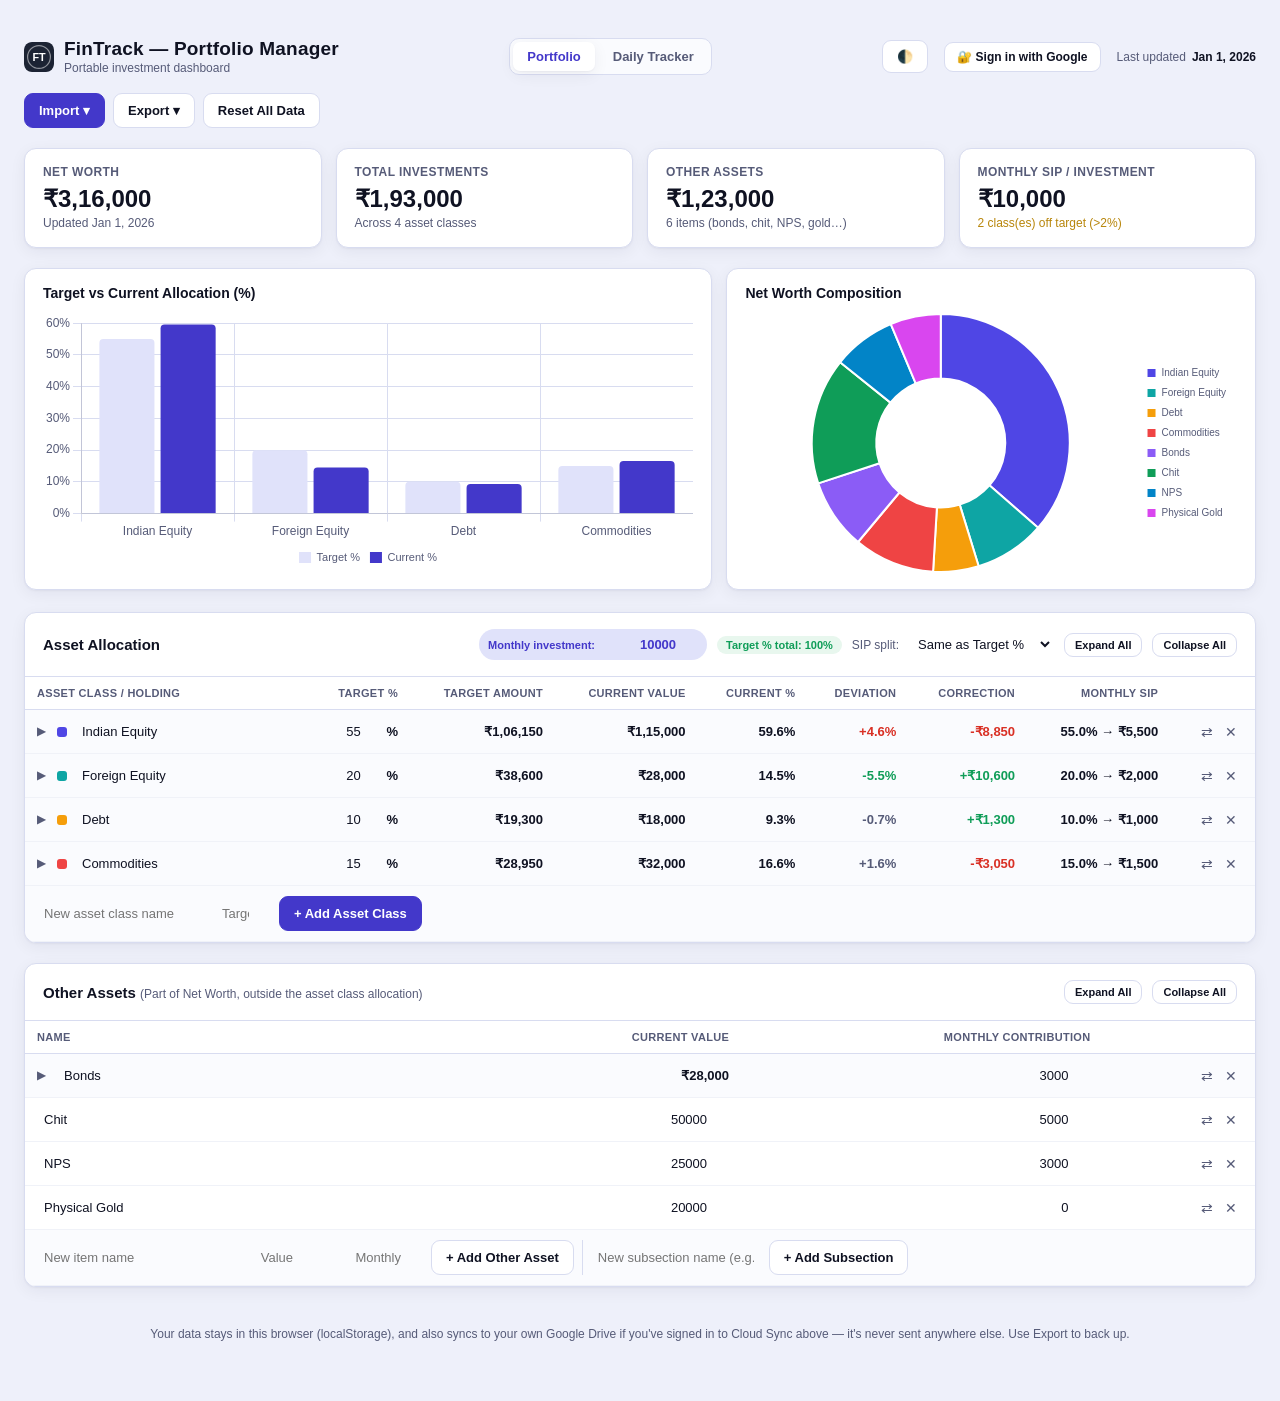
==== app/index.html @ d33d42ea "Consolidate Portfolio Manager toolbar into Import/Export dropdowns Same dropdown-menu pattern as the" ====
<!doctype html>
<html lang="en">
<head>
<meta charset="UTF-8">
<script>
  // Apply any saved theme choice before first paint, so there's no flash of the wrong theme.
  (function () {
    try {
      var t = localStorage.getItem("fintrack_theme");
      if (t === "light" || t === "dark") document.documentElement.setAttribute("data-theme", t);
    } catch (e) { /* localStorage unavailable (e.g. file://) — falls back to system preference */ }
  })();
</script>
<meta name="viewport" content="width=device-width, initial-scale=1.0">
<title>FinTrack — Portfolio Manager</title>
<link rel="icon" href="[data-uri]">
<link rel="apple-touch-icon" href="apple-touch-icon.png">
<link rel="manifest" href="manifest.json">
<meta name="theme-color" content="#4338ca" id="themeColorMeta">
<link rel="stylesheet" href="shared.css">
<style>
  /* Page-specific: CDSL statement sync modal (only this page has this feature) */
  .cdsl-modal{max-width:760px;max-height:85vh;display:flex;flex-direction:column;}
  #cdslModalBody{overflow-y:auto;flex:1;margin-top:6px;}
  .cdsl-section-title{font-size:12px;font-weight:700;text-transform:uppercase;letter-spacing:.4px;color:var(--muted);margin:16px 0 8px;}
  .cdsl-row{display:flex;align-items:center;gap:10px;padding:8px 4px;border-bottom:1px solid var(--row-line);font-size:13px;}
  .cdsl-row .cdsl-name{flex:1;min-width:0;}
  .cdsl-row .cdsl-name .primary{font-weight:600;overflow:hidden;text-overflow:ellipsis;white-space:nowrap;}
  .cdsl-row .cdsl-name .secondary{font-size:11px;color:var(--muted);overflow:hidden;text-overflow:ellipsis;white-space:nowrap;}
  .cdsl-row .cdsl-value{white-space:nowrap;font-variant-numeric:tabular-nums;text-align:right;min-width:150px;}
  .cdsl-row select, .cdsl-row input.cdsl-newclass{border:1px solid var(--border);border-radius:6px;padding:5px 6px;font-size:12px;font-family:inherit;}
  .cdsl-empty{color:var(--muted);font-size:13px;padding:10px 4px;}
  .cdsl-unchanged{font-size:12px;color:var(--muted);margin-top:10px;line-height:1.6;}
</style>
</head>
<body>
<div class="wrap">

  <header class="topbar">
    <div class="brand">
      <img class="logo" alt="" src="[data-uri]">
      <div>
        <h1>FinTrack — Portfolio Manager</h1>
        <div class="sub">Portable investment dashboard</div>
      </div>
    </div>
    <nav class="tabs">
      <a class="tab-link active" href="index.html">Portfolio</a>
      <a class="tab-link" href="tracker.html">Daily Tracker</a>
    </nav>
    <div class="header-right">
      <button class="btn theme-toggle" id="btnThemeToggle" title="Theme"></button>
      <div class="account-area" id="accountArea"></div>
      <div class="updated-field">
        Last updated <strong id="updatedDisplay"></strong>
      </div>
    </div>
  </header>

  <div class="toolbar">
    <div class="menu-wrap">
      <button class="btn primary" data-menu-toggle="importMenu">Import ▾</button>
      <div class="menu-dropdown" id="importMenu">
        <button class="menu-item" id="btnCdsl">Import from CDSL</button>
        <button class="menu-item" id="btnImport">Import CSV / Excel</button>
        <button class="menu-item" id="btnTemplate">Download Template</button>
        <button class="menu-item" id="btnSample">Load Sample Portfolio</button>
      </div>
    </div>
    <input type="file" id="fileInput" accept=".csv,.xlsx,.xls">
    <input type="file" id="cdslFileInput" accept=".csv,.txt">

    <div class="menu-wrap">
      <button class="btn" data-menu-toggle="exportMenu">Export ▾</button>
      <div class="menu-dropdown" id="exportMenu">
        <button class="menu-item" id="btnExportCsv">Export CSV</button>
        <button class="menu-item" id="btnExportXlsx">Export Excel</button>
      </div>
    </div>

    <button class="btn danger" id="btnReset">Reset All Data</button>
  </div>

  <div class="stats" id="statCards"></div>

  <div class="charts">
    <div class="chart-card">
      <h3>Target vs Current Allocation (%)</h3>
      <div class="canvas-box"><canvas id="chartAllocation"></canvas></div>
    </div>
    <div class="chart-card">
      <h3>Net Worth Composition</h3>
      <div class="canvas-box"><canvas id="chartNetWorth"></canvas></div>
    </div>
  </div>

  <div class="section">
    <div class="section-head">
      <h2>Asset Allocation</h2>
      <div style="display:flex;align-items:center;gap:10px;flex-wrap:wrap;">
        <span class="badge" id="monthlyInvestBadge"></span>
        <span class="badge" id="targetSumBadge"></span>
        <span class="badge" id="sipSumBadge" style="display:none;"></span>
        <label style="display:flex;align-items:center;gap:6px;font-size:12px;color:var(--muted);">
          SIP split:
          <select id="sipModeSelect" class="cell-input" style="width:auto;padding:5px 8px;" data-type="meta" data-field="sipMode">
            <option value="target">Same as Target %</option>
            <option value="deviation">Deviation-weighted</option>
            <option value="manual">Manual</option>
          </select>
        </label>
        <button class="btn" style="padding:5px 10px;font-size:11px;" data-action="expand-all-classes">Expand All</button>
        <button class="btn" style="padding:5px 10px;font-size:11px;" data-action="collapse-all-classes">Collapse All</button>
      </div>
    </div>
    <div class="table-scroll">
      <table id="allocationTable">
        <thead>
          <tr>
            <th class="left">Asset Class / Holding</th>
            <th>Target %</th>
            <th>Target Amount</th>
            <th>Current Value</th>
            <th>Current %</th>
            <th>Deviation</th>
            <th>Correction</th>
            <th>Monthly SIP</th>
            <th></th>
          </tr>
        </thead>
        <tbody id="allocationBody"></tbody>
      </table>
    </div>
  </div>

  <div class="section">
    <div class="section-head">
      <h2>Other Assets <span style="font-weight:400;color:var(--muted);font-size:12px;">(Part of Net Worth, outside the asset class allocation)</span></h2>
      <div style="display:flex;align-items:center;gap:10px;flex-wrap:wrap;">
        <button class="btn" style="padding:5px 10px;font-size:11px;" data-action="expand-all-other">Expand All</button>
        <button class="btn" style="padding:5px 10px;font-size:11px;" data-action="collapse-all-other">Collapse All</button>
      </div>
    </div>
    <div class="table-scroll">
      <table id="otherTable">
        <thead>
          <tr>
            <th class="left">Name</th>
            <th>Current Value</th>
            <th>Monthly Contribution</th>
            <th></th>
          </tr>
        </thead>
        <tbody id="otherBody"></tbody>
      </table>
    </div>
  </div>

  <footer>Your data stays in this browser (localStorage), and also syncs to your own Google Drive if you've signed in to Cloud Sync above — it's never sent anywhere else. Use Export to back up.</footer>
</div>

<div class="modal-backdrop" id="confirmBackdrop">
  <div class="modal">
    <h3 id="confirmTitle">Are you sure?</h3>
    <p id="confirmMsg"></p>
    <div class="modal-actions">
      <button class="btn" id="confirmCancel">Cancel</button>
      <button class="btn" id="confirmOk" style="color:#fff;">Confirm</button>
    </div>
  </div>
</div>

<div class="modal-backdrop" id="cdslBackdrop">
  <div class="modal cdsl-modal">
    <h3>Sync from CDSL Statement</h3>
    <p>Review the matches below, then apply. Only checked rows are changed — nothing is applied until you click Apply.</p>
    <div id="cdslModalBody"></div>
    <div class="modal-actions">
      <button class="btn" id="cdslCancel">Cancel</button>
      <button class="btn primary" id="cdslApply">Apply Selected</button>
    </div>
  </div>
</div>

<div class="toast" id="toast"></div>

<script src="lib/xlsx.full.min.js"></script>
<script src="lib/chart.umd.min.js"></script>
<script src="theme.js"></script>
<script src="app.js"></script>
<!-- Optional cloud sync: needs live internet access to Google, so it's the one thing in this
     app not vendored locally. If it fails to load (offline, blocked, or opened via file://),
     the app above already works fully offline on its own — this is purely additive. -->
<script src="https://accounts.google.com/gsi/client" async defer></script>
<script src="drive-sync.js"></script>
<script>
  if ("serviceWorker" in navigator && location.protocol !== "file:") {
    navigator.serviceWorker.register("sw.js").catch(() => {});
  }
</script>
</body>
</html>
---- app/shared.css ----
/* FinTrack — shared theme tokens and reusable component styles.
   Linked by every page (index.html, tracker.html). Page-specific styles (e.g. index.html's
   CDSL-sync-modal rules) stay inline in that page instead of living here. */

:root{
  color-scheme:light;
  --bg:#eef0fa; --card:#ffffff; --border:#d8dcf0; --text:#0f1222; --muted:#565b78;
  --primary:#4338ca; --primary-dark:#372f9e; --primary-light:#e0e2fa;
  --chart-target:#e0e2fa;
  --green:#0f9d58; --green-bg:#e8f7ee; --red:#d93025; --red-bg:#fdecea;
  --amber:#b8860b; --amber-bg:#fdf6e3; --blue:#0ea5e9; --blue-bg:#e5f6fd;
  --row-line:#f0f2f8; --row-tint:#fafbfe;
  --shadow:0 1px 2px rgba(20,20,43,.04), 0 4px 16px rgba(20,20,43,.06);
  --radius:12px;
}
@media (prefers-color-scheme: dark){
  :root{
    color-scheme:dark;
    --bg:#090a12; --card:#13141f; --border:#22243a; --text:#f3f4fc; --muted:#8c8fb0;
    --primary:#9089f5; --primary-dark:#7c74f0; --primary-light:#1c1a33;
    --chart-target:#4a4488;
    --green:#3ddc84; --green-bg:#14301f; --red:#ff6b6b; --red-bg:#3a1f22;
    --amber:#f0c419; --amber-bg:#3a2f12; --blue:#38bdf8; --blue-bg:#132a38;
    --row-line:#1f2233; --row-tint:#181a28;
    --shadow:0 1px 2px rgba(0,0,0,.5), 0 4px 16px rgba(0,0,0,.35);
  }
}
:root[data-theme="dark"]{
  color-scheme:dark;
  --bg:#090a12; --card:#13141f; --border:#22243a; --text:#f3f4fc; --muted:#8c8fb0;
  --primary:#9089f5; --primary-dark:#7c74f0; --primary-light:#1c1a33;
  --chart-target:#4a4488;
  --green:#3ddc84; --green-bg:#14301f; --red:#ff6b6b; --red-bg:#3a1f22;
  --amber:#f0c419; --amber-bg:#3a2f12; --blue:#38bdf8; --blue-bg:#132a38;
  --row-line:#1f2233; --row-tint:#181a28;
  --shadow:0 1px 2px rgba(0,0,0,.5), 0 4px 16px rgba(0,0,0,.35);
}
:root[data-theme="light"]{
  color-scheme:light;
  --bg:#eef0fa; --card:#ffffff; --border:#d8dcf0; --text:#0f1222; --muted:#565b78;
  --primary:#4338ca; --primary-dark:#372f9e; --primary-light:#e0e2fa;
  --chart-target:#e0e2fa;
  --green:#0f9d58; --green-bg:#e8f7ee; --red:#d93025; --red-bg:#fdecea;
  --amber:#b8860b; --amber-bg:#fdf6e3; --blue:#0ea5e9; --blue-bg:#e5f6fd;
  --row-line:#f0f2f8; --row-tint:#fafbfe;
  --shadow:0 1px 2px rgba(20,20,43,.04), 0 4px 16px rgba(20,20,43,.06);
}
*{box-sizing:border-box;}
body{margin:0;font-family:-apple-system,BlinkMacSystemFont,"Segoe UI",Roboto,Helvetica,Arial,sans-serif;background:var(--bg);color:var(--text);accent-color:var(--primary);}
a{color:var(--primary);}
.wrap{max-width:1280px;margin:0 auto;padding:20px 24px 60px;}

/* Header */
header.topbar{display:flex;align-items:center;justify-content:space-between;flex-wrap:wrap;gap:16px;padding:18px 0;}
.brand{display:flex;align-items:center;gap:10px;}
.brand .logo{width:30px;height:30px;border-radius:8px;flex-shrink:0;display:block;}
.brand h1{font-size:19px;margin:0;font-weight:700;letter-spacing:.2px;}
.brand .sub{font-size:12px;color:var(--muted);margin-top:1px;}
.updated-field{display:flex;align-items:center;gap:6px;font-size:12px;color:var(--muted);}
.updated-field strong{color:var(--text);font-weight:600;}
.header-right{display:flex;align-items:center;gap:16px;flex-wrap:wrap;}
.theme-toggle{padding:7px 10px;font-size:14px;line-height:1;}
.account-area{display:flex;align-items:center;gap:8px;}
.account-area .btn{padding:7px 12px;font-size:12px;}
.account-area .btn:disabled{opacity:.55;cursor:not-allowed;}
.account-area .badge{font-size:11px;}

/* Tab nav */
.tabs{display:flex;align-items:center;gap:4px;background:var(--row-tint);border:1px solid var(--border);border-radius:10px;padding:3px;}
.tab-link{font-size:13px;font-weight:600;padding:7px 14px;border-radius:7px;color:var(--muted);text-decoration:none;}
.tab-link:hover{color:var(--text);}
.tab-link.active{background:var(--card);color:var(--primary);box-shadow:var(--shadow);}

/* Toolbar */
.toolbar{display:flex;flex-wrap:wrap;gap:8px;margin-bottom:20px;}
.btn{appearance:none;border:1px solid var(--border);background:var(--card);color:var(--text);padding:9px 14px;border-radius:9px;font-size:13px;font-weight:600;cursor:pointer;display:inline-flex;align-items:center;gap:6px;transition:.15s;}
.btn:hover{border-color:var(--primary);color:var(--primary);}
.btn.primary{background:var(--primary);border-color:var(--primary);color:#fff;}
.btn.primary:hover{background:var(--primary-dark);border-color:var(--primary-dark);color:#fff;}
.btn.danger:hover{border-color:var(--red);color:var(--red);}
/* Bright, distinct accent for a single button that should stand out from the rest of the
   toolbar (e.g. Overview) — deliberately not reusing .primary's indigo, which already means
   "the main action" elsewhere (Import). Dark text throughout since --amber swings from a deep
   gold in light mode to a near-yellow in dark mode — white text would fail contrast on the latter. */
.btn.accent{background:var(--amber);border-color:var(--amber);color:#1c2333;}
.btn.accent:hover{background:var(--amber);border-color:var(--amber);color:#1c2333;opacity:.85;}
.btn:disabled{opacity:.5;cursor:not-allowed;}
input[type=file]{display:none;}

/* Toolbar dropdown menus (Import / Export / Manage) — a toggle .btn paired with an absolutely
   positioned panel of .menu-item buttons, shown/hidden via .show and closed by the app's
   document-level "click outside" listener. */
.menu-wrap{position:relative;display:inline-block;}
.menu-dropdown{position:absolute;top:calc(100% + 6px);left:0;min-width:200px;background:var(--card);border:1px solid var(--border);border-radius:9px;box-shadow:var(--shadow);padding:4px;display:none;z-index:45;}
.menu-dropdown.show{display:block;}
.menu-item{display:block;width:100%;text-align:left;background:transparent;border:none;padding:8px 10px;font-size:13px;font-weight:500;color:var(--text);border-radius:6px;cursor:pointer;white-space:nowrap;}
.menu-item:hover{background:var(--row-tint);color:var(--primary);}

/* Stat cards */
.stats{display:grid;grid-template-columns:repeat(auto-fit,minmax(200px,1fr));gap:14px;margin-bottom:20px;}
.stat-card{background:var(--card);border:1px solid var(--border);border-radius:var(--radius);padding:16px 18px;box-shadow:var(--shadow);}
.stat-card .label{font-size:12px;color:var(--muted);font-weight:600;text-transform:uppercase;letter-spacing:.4px;}
.stat-card .value{font-size:24px;font-weight:700;margin-top:6px;}
.stat-card .hint{font-size:12px;color:var(--muted);margin-top:4px;}
.stat-card .hint.warn{color:var(--amber);}
.stat-card .hint.ok{color:var(--green);}

/* Charts */
.charts{display:grid;grid-template-columns:1.3fr 1fr;gap:14px;margin-bottom:22px;}
@media (max-width:900px){.charts{grid-template-columns:1fr;}}
.chart-card{background:var(--card);border:1px solid var(--border);border-radius:var(--radius);padding:16px 18px;box-shadow:var(--shadow);}
.chart-card h3{margin:0 0 12px;font-size:14px;font-weight:700;}
.chart-card .canvas-box{position:relative;height:260px;}

/* Sections */
.section{background:var(--card);border:1px solid var(--border);border-radius:var(--radius);box-shadow:var(--shadow);margin-bottom:20px;overflow:hidden;}
.section-head{display:flex;align-items:center;justify-content:space-between;padding:16px 18px;border-bottom:1px solid var(--border);flex-wrap:wrap;gap:8px;}
.section-head h2{margin:0;font-size:15px;font-weight:700;}
.badge{font-size:11px;font-weight:700;padding:3px 9px;border-radius:20px;background:var(--primary-light);color:var(--primary);}
.badge.warn{background:var(--amber-bg);color:var(--amber);}
.badge.ok{background:var(--green-bg);color:var(--green);}

table{width:100%;border-collapse:collapse;font-size:13px;}
thead th{text-align:right;font-size:11px;text-transform:uppercase;letter-spacing:.3px;color:var(--muted);font-weight:700;padding:10px 12px;border-bottom:1px solid var(--border);white-space:nowrap;}
thead th:first-child, thead th.left{text-align:left;}
tbody td{padding:9px 12px;border-bottom:1px solid var(--row-line);text-align:right;white-space:nowrap;}
tbody td:first-child, tbody td.left{text-align:left;white-space:normal;}
tbody tr:hover{background:var(--row-tint);}
tbody tr.class-row{cursor:pointer;font-weight:600;background:var(--row-tint);}
tbody tr.class-row:hover{background:var(--primary-light);}
tbody tr.holding-row td{color:var(--muted);}
tbody tr.holding-row td.left{color:var(--text);padding-left:30px;}
tbody tr.add-row td{padding:10px 12px;background:var(--row-tint);}

.name-cell{display:flex;align-items:center;gap:8px;}
.chevron{display:inline-block;transition:transform .15s;color:var(--muted);font-size:11px;width:12px;}
.chevron.open{transform:rotate(90deg);}
.swatch{width:10px;height:10px;border-radius:3px;flex-shrink:0;}

.cell-input{width:80px;border:1px solid transparent;background:transparent;text-align:right;font-size:13px;font-family:inherit;color:var(--text);border-radius:5px;padding:4px 6px;}
.cell-input:hover{border-color:var(--border);}
.cell-input:focus{border-color:var(--primary);background:var(--card);outline:none;}
.cell-input.name-input{width:170px;text-align:left;font-weight:500;}
.cell-input.small{width:56px;}
/* For currency/amount fields specifically — .small (56px) visibly truncates anything past
   ~4 digits, which real amounts (salaries, EMIs, etc.) routinely exceed. */
.cell-input.amount{width:100px;}
select.cell-input{text-align:left;cursor:pointer;}

.pos{color:var(--red);} .neg{color:var(--green);} .neu{color:var(--muted);}
.icon-btn{border:none;background:transparent;color:var(--muted);cursor:pointer;font-size:14px;padding:4px 6px;border-radius:6px;line-height:1;}
.icon-btn:hover{background:var(--red-bg);color:var(--red);}
.icon-btn.move-btn:hover{background:var(--primary-light);color:var(--primary);}

.empty-msg{padding:30px;text-align:center;color:var(--muted);font-size:13px;}
.table-scroll{overflow-x:auto;}
footer{text-align:center;color:var(--muted);font-size:12px;padding:20px 0 0;}

.modal-backdrop{position:fixed;inset:0;background:rgba(20,20,43,.45);display:none;align-items:center;justify-content:center;z-index:50;}
.modal-backdrop.show{display:flex;}
/* confirmDialog() can be triggered from inside another open modal (e.g. deleting a category
   from the Manage Categories modal) — it must always paint above any other modal-backdrop,
   not just whichever happens to come later in the DOM (same z-index would fall back to DOM
   order, which put it visually behind modals declared after it in the HTML). */
#confirmBackdrop{z-index:70;}
.modal{background:var(--card);border-radius:var(--radius);padding:22px 24px;max-width:480px;width:90%;box-shadow:var(--shadow);}
.modal h3{margin:0 0 8px;font-size:16px;}
.modal p{font-size:13px;color:var(--muted);line-height:1.5;}
.modal .modal-actions{display:flex;justify-content:flex-end;gap:8px;margin-top:16px;}

.toast{position:fixed;bottom:20px;left:50%;transform:translateX(-50%);background:#1c2333;color:#fff;padding:10px 18px;border-radius:9px;font-size:13px;box-shadow:var(--shadow);opacity:0;pointer-events:none;transition:opacity .2s, transform .2s;z-index:60;}
.toast.show{opacity:1;transform:translateX(-50%) translateY(-6px);}
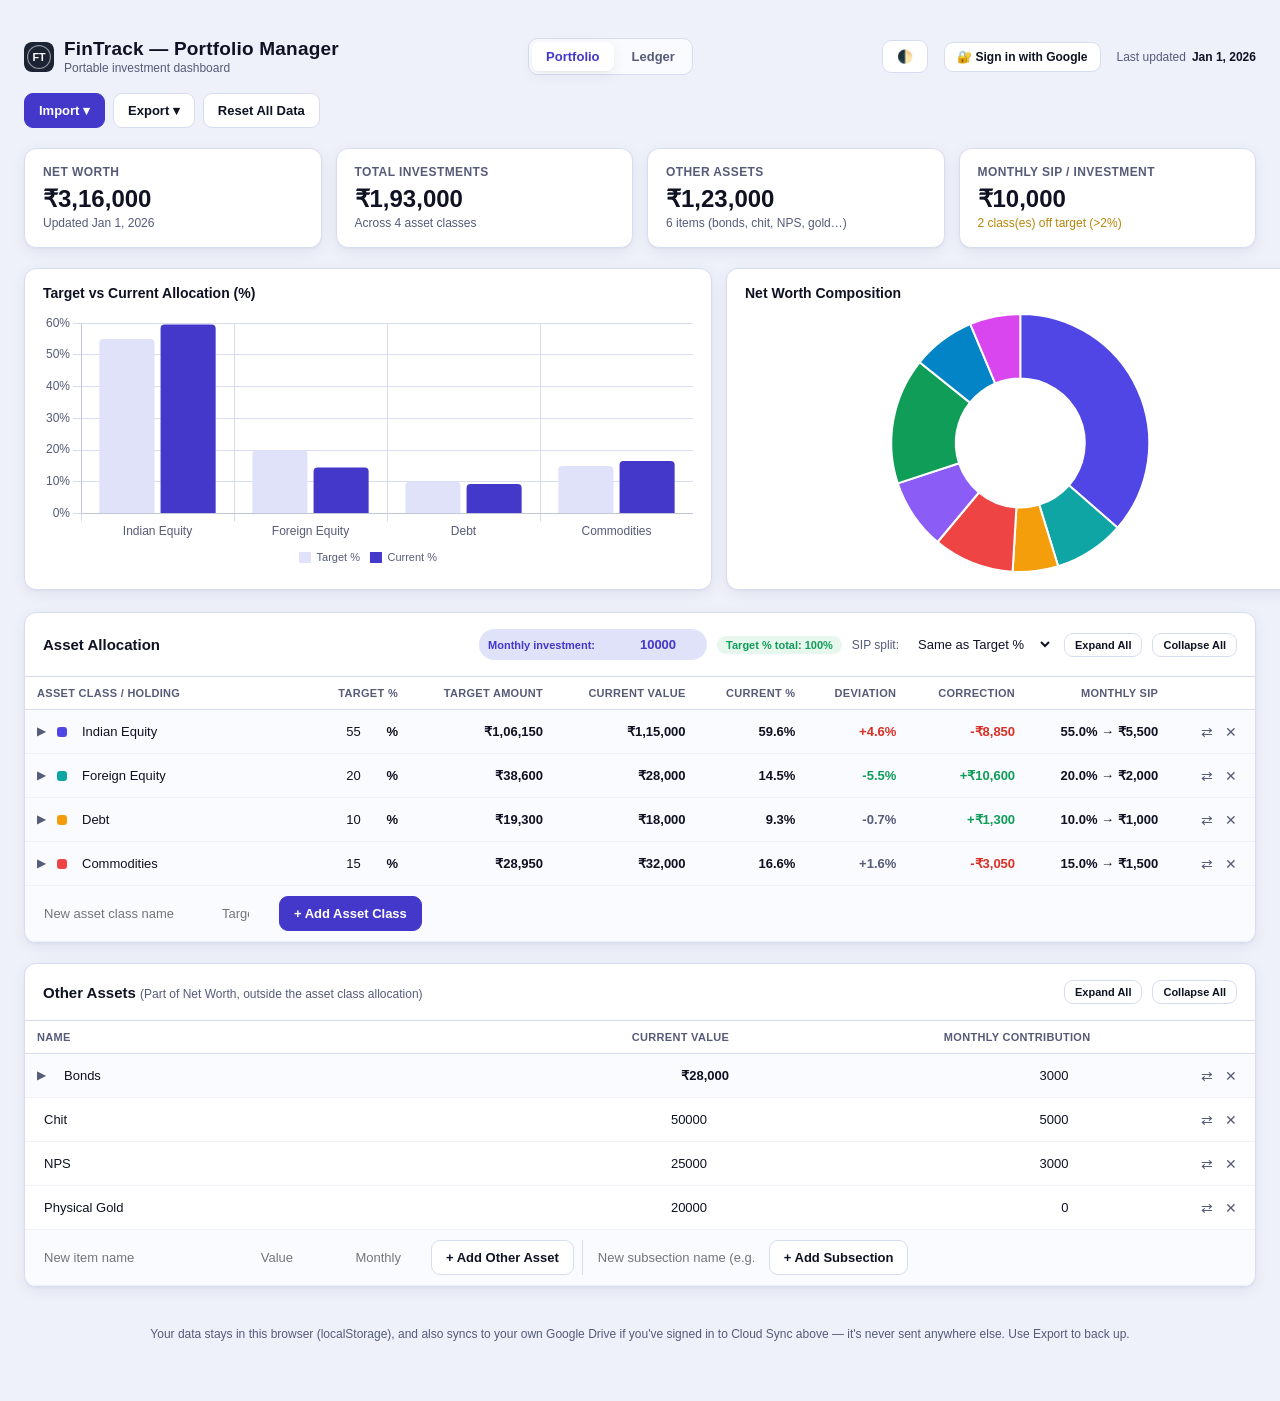
==== commit 0c4c8f21: "Rename Daily Tracker to Ledger, refresh descriptions to match current design Renamed everywhere user" ====
--- a/app/index.html
+++ b/app/index.html
@@ -46,7 +46,7 @@
     </div>
     <nav class="tabs">
       <a class="tab-link active" href="index.html">Portfolio</a>
-      <a class="tab-link" href="tracker.html">Daily Tracker</a>
+      <a class="tab-link" href="tracker.html">Ledger</a>
     </nav>
     <div class="header-right">
       <button class="btn theme-toggle" id="btnThemeToggle" title="Theme"></button>
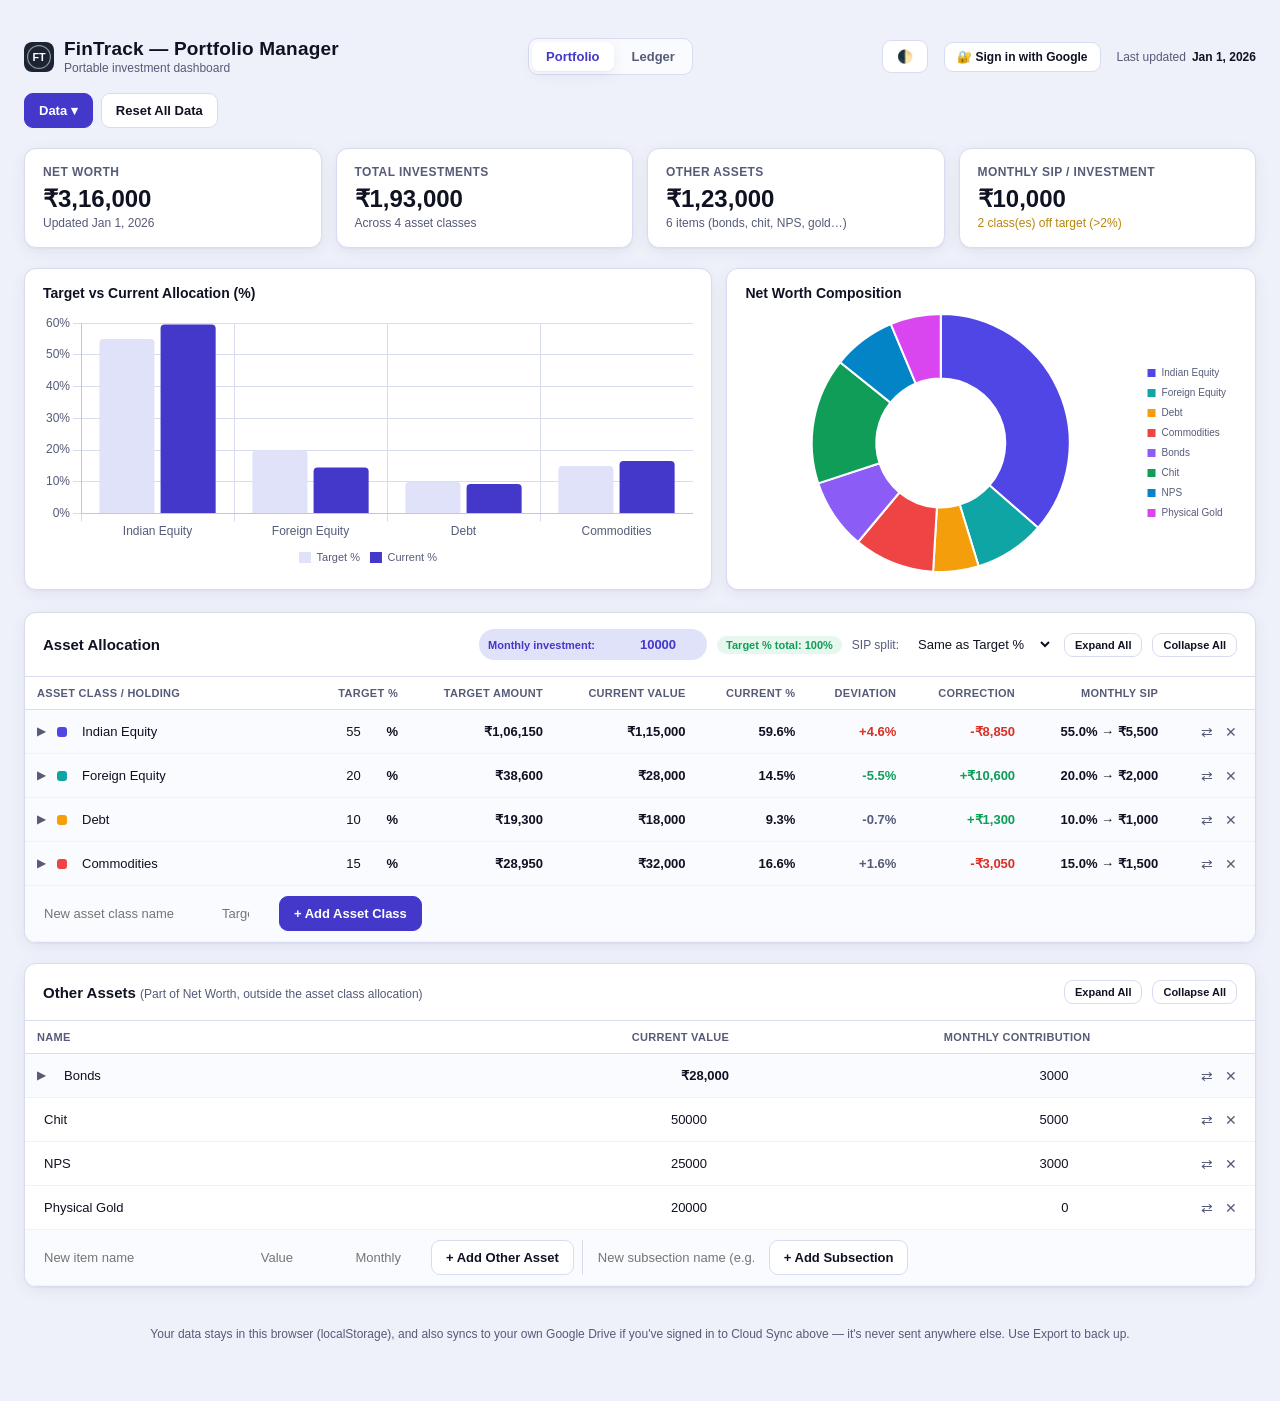
==== commit 3ae4cd02: "Add automatic mobile layout, merge Import/Export into Data menu, move add-transaction to a modal Mob" ====
--- a/app/index.html
+++ b/app/index.html
@@ -59,24 +59,19 @@
 
   <div class="toolbar">
     <div class="menu-wrap">
-      <button class="btn primary" data-menu-toggle="importMenu">Import ▾</button>
-      <div class="menu-dropdown" id="importMenu">
+      <button class="btn primary" data-menu-toggle="dataMenu">Data ▾</button>
+      <div class="menu-dropdown" id="dataMenu">
         <button class="menu-item" id="btnCdsl">Import from CDSL</button>
         <button class="menu-item" id="btnImport">Import CSV / Excel</button>
         <button class="menu-item" id="btnTemplate">Download Template</button>
         <button class="menu-item" id="btnSample">Load Sample Portfolio</button>
+        <div class="menu-divider"></div>
+        <button class="menu-item" id="btnExportCsv">Export CSV</button>
+        <button class="menu-item" id="btnExportXlsx">Export Excel</button>
       </div>
     </div>
     <input type="file" id="fileInput" accept=".csv,.xlsx,.xls">
     <input type="file" id="cdslFileInput" accept=".csv,.txt">
-
-    <div class="menu-wrap">
-      <button class="btn" data-menu-toggle="exportMenu">Export ▾</button>
-      <div class="menu-dropdown" id="exportMenu">
-        <button class="menu-item" id="btnExportCsv">Export CSV</button>
-        <button class="menu-item" id="btnExportXlsx">Export Excel</button>
-      </div>
-    </div>
 
     <button class="btn danger" id="btnReset">Reset All Data</button>
   </div>
--- a/app/shared.css
+++ b/app/shared.css
@@ -95,6 +95,7 @@
 .menu-dropdown.show{display:block;}
 .menu-item{display:block;width:100%;text-align:left;background:transparent;border:none;padding:8px 10px;font-size:13px;font-weight:500;color:var(--text);border-radius:6px;cursor:pointer;white-space:nowrap;}
 .menu-item:hover{background:var(--row-tint);color:var(--primary);}
+.menu-divider{height:1px;background:var(--border);margin:4px 6px;}
 
 /* Stat cards */
 .stats{display:grid;grid-template-columns:repeat(auto-fit,minmax(200px,1fr));gap:14px;margin-bottom:20px;}
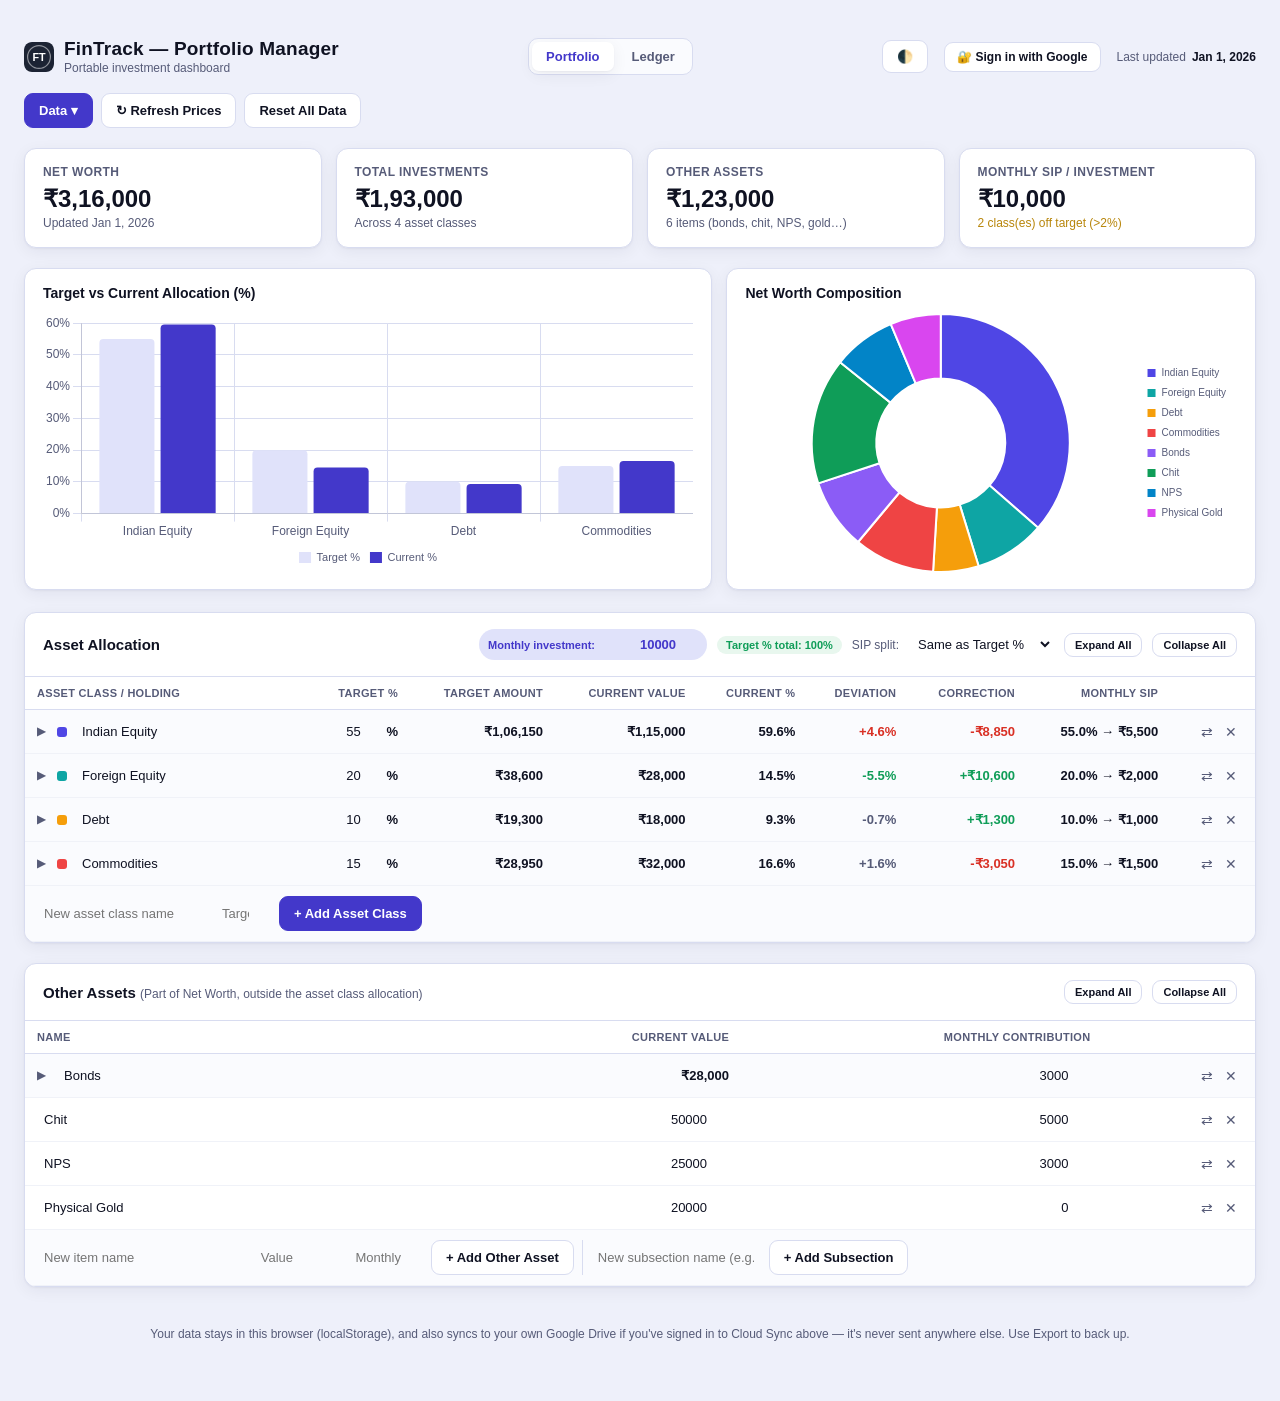
==== commit f426a285: "Add live price refresh for holdings (MF NAVs, NSE/BSE/US stocks) Portfolio holdings can now be linke" ====
--- a/app/index.html
+++ b/app/index.html
@@ -31,6 +31,26 @@
   .cdsl-row select, .cdsl-row input.cdsl-newclass{border:1px solid var(--border);border-radius:6px;padding:5px 6px;font-size:12px;font-family:inherit;}
   .cdsl-empty{color:var(--muted);font-size:13px;padding:10px 4px;}
   .cdsl-unchanged{font-size:12px;color:var(--muted);margin-top:10px;line-height:1.6;}
+
+  /* Page-specific: live-price linking (₹ button on holding rows + link/settings modals) */
+  .price-link-btn{font-weight:700;}
+  .price-link-btn.linked{color:var(--green);}
+  .price-modal{max-width:520px;}
+  .pl-row{display:flex;flex-direction:column;gap:4px;margin-top:12px;}
+  .pl-row label{font-size:12px;color:var(--muted);font-weight:600;}
+  .pl-row input,.pl-row select{border:1px solid var(--border);border-radius:8px;padding:8px 9px;font-size:13px;background:var(--card);color:var(--text);font-family:inherit;width:100%;box-sizing:border-box;}
+  .pl-inline{display:flex;gap:8px;align-items:center;}
+  .pl-inline input{flex:1;}
+  #plMfResults{max-height:180px;overflow-y:auto;border:1px solid var(--border);border-radius:8px;margin-top:6px;display:none;}
+  .pl-result{display:flex;align-items:center;gap:8px;padding:7px 9px;font-size:12px;border-bottom:1px solid var(--row-line);cursor:pointer;}
+  .pl-result:last-child{border-bottom:none;}
+  .pl-result:hover{background:var(--row-tint);}
+  .pl-result input{width:auto;}
+  .pl-chosen{font-size:12px;color:var(--green);margin-top:6px;font-weight:600;}
+  .pl-hint{font-size:11px;color:var(--muted);line-height:1.5;}
+  .pl-test-result{font-size:12px;}
+  .pl-test-result.ok{color:var(--green);}
+  .pl-test-result.err{color:var(--red);}
 </style>
 </head>
 <body>
@@ -68,8 +88,12 @@
         <div class="menu-divider"></div>
         <button class="menu-item" id="btnExportCsv">Export CSV</button>
         <button class="menu-item" id="btnExportXlsx">Export Excel</button>
-      </div>
-    </div>
+        <div class="menu-divider"></div>
+        <button class="menu-item" id="btnAutoLinkMf">Auto-link MF Prices (by ISIN)</button>
+        <button class="menu-item" id="btnPriceSettings">Live Price Settings</button>
+      </div>
+    </div>
+    <button class="btn" id="btnRefreshPrices" title="Fetch latest NAVs/quotes for linked holdings and recalculate their values">↻ Refresh Prices</button>
     <input type="file" id="fileInput" accept=".csv,.xlsx,.xls">
     <input type="file" id="cdslFileInput" accept=".csv,.txt">
 
@@ -177,6 +201,71 @@
   </div>
 </div>
 
+<div class="modal-backdrop" id="priceLinkBackdrop">
+  <div class="modal price-modal">
+    <h3>Link Live Price</h3>
+    <p class="pl-hint" style="margin:4px 0 0;">Holding: <strong id="plHoldingName"></strong></p>
+    <div class="pl-row">
+      <label>Price source</label>
+      <select id="plSource">
+        <option value="">None — value stays manual</option>
+        <option value="mf">Indian Mutual Fund (NAV via AMFI)</option>
+        <option value="stock">Stock / ETF (NSE · BSE · US, via your Worker)</option>
+      </select>
+    </div>
+    <div id="plMfBlock" style="display:none;">
+      <div class="pl-row">
+        <label>Find your scheme</label>
+        <div class="pl-inline">
+          <input id="plMfSearch" placeholder="Type scheme name, e.g. nippon index nifty direct">
+          <button class="btn" id="plMfSearchBtn">Search</button>
+        </div>
+        <div id="plMfResults"></div>
+        <div class="pl-chosen" id="plMfChosen"></div>
+      </div>
+    </div>
+    <div id="plStockBlock" style="display:none;">
+      <div class="pl-row">
+        <label>Ticker symbol</label>
+        <div class="pl-inline">
+          <input id="plStockSymbol" placeholder="e.g. RELIANCE.NS or AAPL">
+          <button class="btn" id="plTestBtn">Test</button>
+        </div>
+        <div class="pl-hint">NSE: add <strong>.NS</strong> (RELIANCE.NS) · BSE: add <strong>.BO</strong> (500325.BO) · US: plain ticker (AAPL). US prices are converted to ₹ automatically.</div>
+        <div class="pl-test-result" id="plTestResult"></div>
+      </div>
+    </div>
+    <div class="pl-row" id="plUnitsRow" style="display:none;">
+      <label>Units held</label>
+      <input type="number" id="plUnits" step="any" min="0" placeholder="e.g. 672.246">
+      <div class="pl-hint">Value = units × market price. Mutual fund units are filled automatically when you import a CDSL statement.</div>
+    </div>
+    <div class="modal-actions">
+      <button class="btn" id="plCancel">Cancel</button>
+      <button class="btn primary" id="plSave" style="color:#fff;">Save</button>
+    </div>
+  </div>
+</div>
+
+<div class="modal-backdrop" id="priceSettingsBackdrop">
+  <div class="modal price-modal">
+    <h3>Live Price Settings</h3>
+    <p class="pl-hint" style="margin:6px 0 0;">Mutual fund NAVs work with no setup. Stock/ETF quotes (NSE · BSE · US) need your own free Cloudflare Worker relay — a one-time 10-minute setup. See <strong>worker/README.md</strong> in the FinTrack repository for the steps.</p>
+    <div class="pl-row">
+      <label>Cloudflare Worker URL</label>
+      <div class="pl-inline">
+        <input id="psWorkerUrl" placeholder="https://my-price-proxy.example.workers.dev">
+        <button class="btn" id="psTestBtn">Test</button>
+      </div>
+      <div class="pl-test-result" id="psTestResult"></div>
+    </div>
+    <div class="modal-actions">
+      <button class="btn" id="psCancel">Cancel</button>
+      <button class="btn primary" id="psSave" style="color:#fff;">Save</button>
+    </div>
+  </div>
+</div>
+
 <div class="toast" id="toast"></div>
 
 <script src="lib/xlsx.full.min.js"></script>
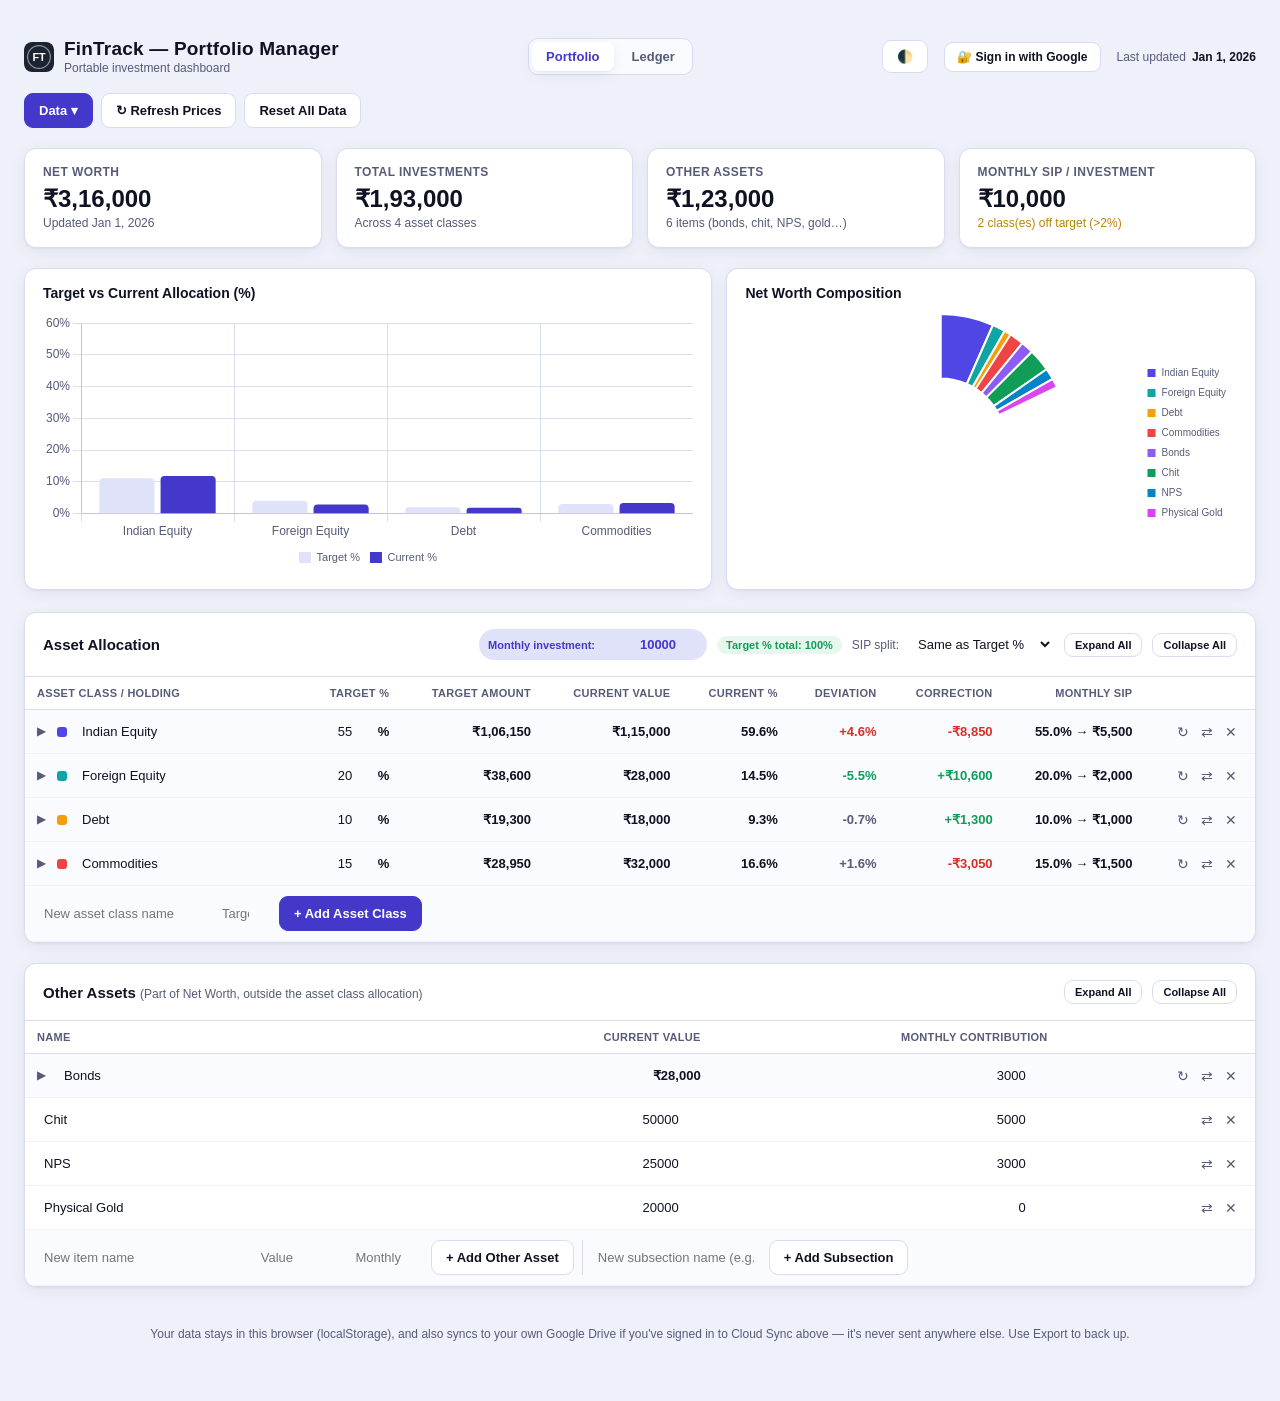
==== commit d076b62b: "Add mobile card layout for Portfolio Manager (Asset Allocation, Other Assets) The Portfolio Manager " ====
--- a/app/index.html
+++ b/app/index.html
@@ -51,6 +51,53 @@
   .pl-test-result{font-size:12px;}
   .pl-test-result.ok{color:var(--green);}
   .pl-test-result.err{color:var(--red);}
+
+  /* ---------- Mobile helpers, hidden on desktop ---------- */
+  #acCards{display:none;}
+  #otherCards{display:none;}
+
+  /* ---------- Asset-class / subsection cards (mobile replacement for both tables) ---------- */
+  .ac-card{border-bottom:1px solid var(--row-line);}
+  .ac-card:last-child{border-bottom:none;}
+  .ac-head{display:flex;align-items:center;gap:8px;padding:12px 14px;cursor:pointer;}
+  .ac-head .name-input{flex:1;min-width:0;font-weight:700;background:transparent;}
+  .ac-head .ac-pct{font-size:11px;color:var(--muted);white-space:nowrap;font-variant-numeric:tabular-nums;}
+  .ac-body{padding:0 14px 12px 34px;}
+  .ac-meta{display:flex;justify-content:space-between;align-items:center;padding:5px 0;font-size:12px;color:var(--muted);gap:8px;}
+  .ac-meta b{color:var(--text);font-variant-numeric:tabular-nums;font-weight:600;}
+  .ac-meta b.pos{color:var(--red);} .ac-meta b.neg{color:var(--green);}
+  .ac-meta .cell-input{width:70px;}
+  .ac-actions{display:flex;gap:6px;padding:6px 0 8px;}
+  .hrow-m{padding:8px 0;border-top:1px solid var(--row-line);}
+  .hrow-m .hrow-top{display:flex;align-items:center;gap:6px;}
+  .hrow-m .hrow-top .name-input{flex:1;min-width:0;}
+  .hrow-m .hrow-bottom{display:flex;align-items:center;gap:6px;margin-top:6px;}
+  .hrow-m .hrow-bottom .amount{flex:1;min-width:0;}
+  .hrow-m .hrow-bottom .sipwrap{display:flex;align-items:center;gap:3px;font-size:11px;color:var(--muted);white-space:nowrap;}
+  .hrow-m .hrow-bottom .small{width:48px;}
+  .ac-add-inline{display:flex;flex-direction:column;gap:6px;padding:10px 0 2px;border-top:1px dashed var(--border);margin-top:8px;}
+  .ac-add-inline .inline-row{display:flex;gap:6px;}
+  .ac-add-inline input{flex:1;min-width:0;}
+  .ac-add-inline .btn{width:100%;}
+  .oa-simple-card{display:flex;align-items:center;gap:8px;padding:10px 14px;border-bottom:1px solid var(--row-line);}
+  .oa-simple-card:last-child{border-bottom:none;}
+  .oa-simple-card .name-input{flex:1 1 100px;min-width:0;font-weight:600;}
+  .oa-simple-card .amount{width:84px;}
+  .add-card{margin:10px 14px;padding:12px 14px;background:var(--row-tint);border:1px dashed var(--border);border-radius:var(--radius);}
+  .add-card + .add-card{margin-top:-2px;}
+
+  /* ---------- Mobile layout (≤720px) — switches automatically, desktop above is untouched ---------- */
+  @media (max-width:720px){
+    .wrap{padding:12px 12px 40px;}
+    header.topbar{padding:10px 0;}
+    .stats{grid-template-columns:1fr 1fr;}
+    .stat-card .value{font-size:19px;}
+    /* Asset Allocation / Other Assets: tables give way to tap-to-expand cards */
+    #allocationTable{display:none;}
+    #acCards{display:block;}
+    #otherTable{display:none;}
+    #otherCards{display:block;}
+  }
 </style>
 </head>
 <body>
@@ -150,6 +197,7 @@
         <tbody id="allocationBody"></tbody>
       </table>
     </div>
+    <div id="acCards"></div>
   </div>
 
   <div class="section">
@@ -173,6 +221,7 @@
         <tbody id="otherBody"></tbody>
       </table>
     </div>
+    <div id="otherCards"></div>
   </div>
 
   <footer>Your data stays in this browser (localStorage), and also syncs to your own Google Drive if you've signed in to Cloud Sync above — it's never sent anywhere else. Use Export to back up.</footer>
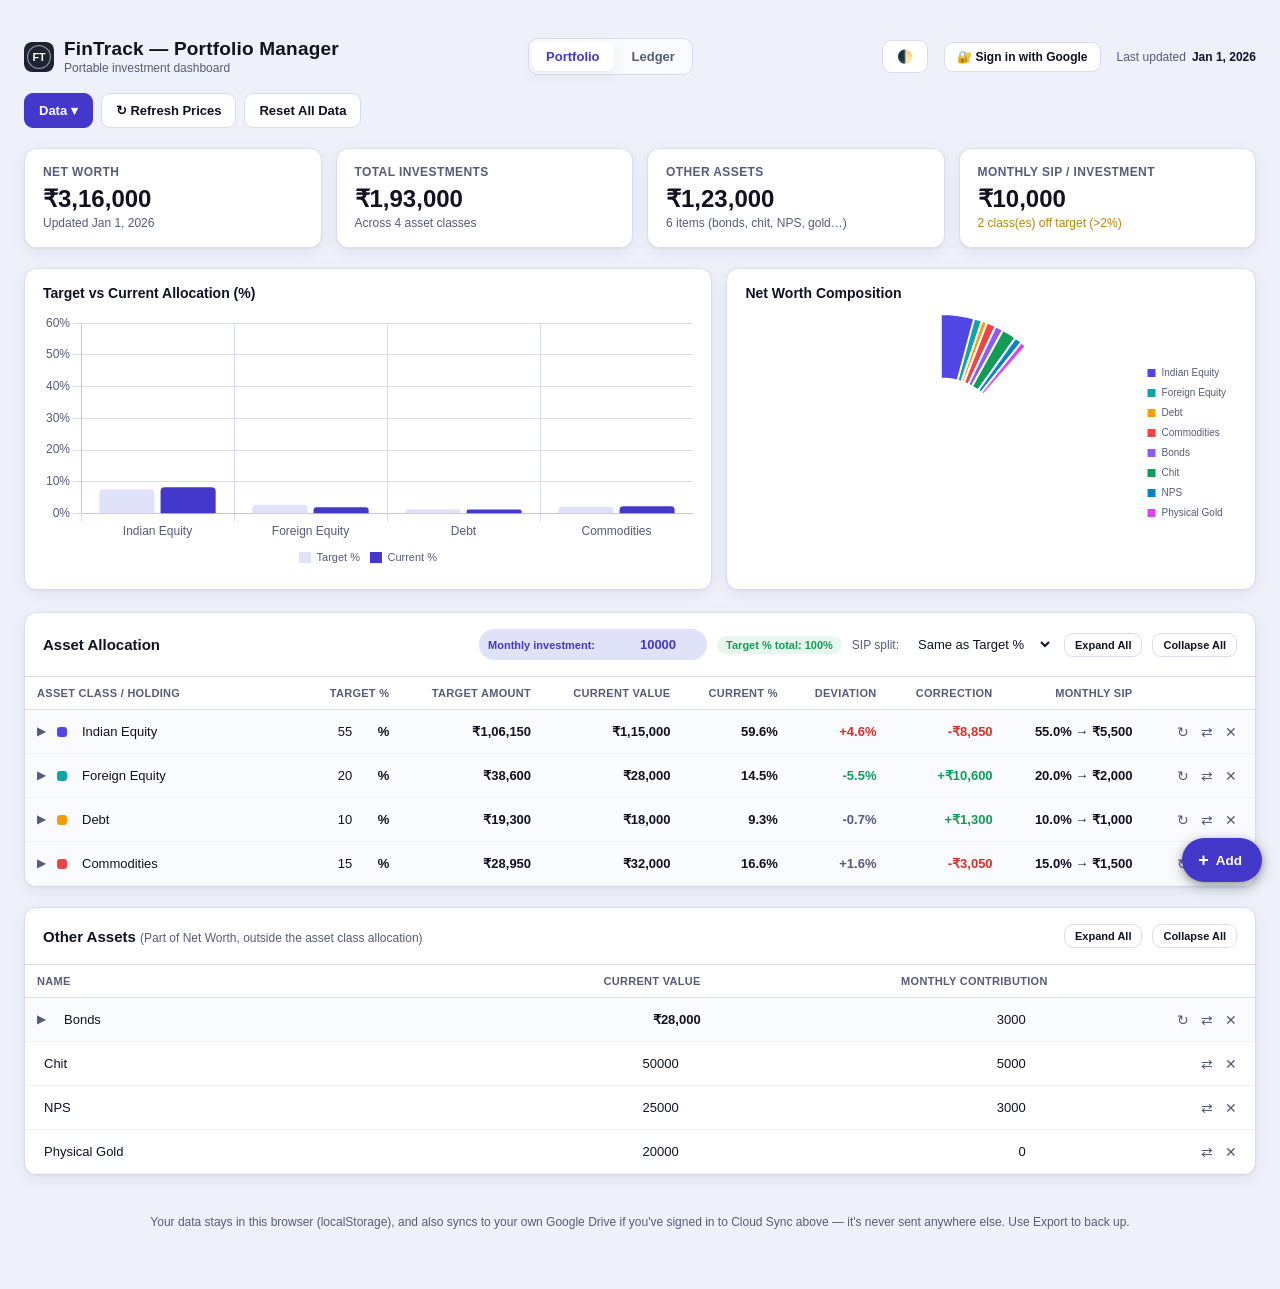
==== commit 0494125c: "Add the single "+ Add" FAB for Portfolio Manager, replacing five scattered add-forms Builds the FAB " ====
--- a/app/index.html
+++ b/app/index.html
@@ -75,20 +75,30 @@
   .hrow-m .hrow-bottom .amount{flex:1;min-width:0;}
   .hrow-m .hrow-bottom .sipwrap{display:flex;align-items:center;gap:3px;font-size:11px;color:var(--muted);white-space:nowrap;}
   .hrow-m .hrow-bottom .small{width:48px;}
-  .ac-add-inline{display:flex;flex-direction:column;gap:6px;padding:10px 0 2px;border-top:1px dashed var(--border);margin-top:8px;}
-  .ac-add-inline .inline-row{display:flex;gap:6px;}
-  .ac-add-inline input{flex:1;min-width:0;}
-  .ac-add-inline .btn{width:100%;}
   .oa-simple-card{display:flex;align-items:center;gap:8px;padding:10px 14px;border-bottom:1px solid var(--row-line);}
   .oa-simple-card:last-child{border-bottom:none;}
   .oa-simple-card .name-input{flex:1 1 100px;min-width:0;font-weight:600;}
   .oa-simple-card .amount{width:84px;}
-  .add-card{margin:10px 14px;padding:12px 14px;background:var(--row-tint);border:1px dashed var(--border);border-radius:var(--radius);}
-  .add-card + .add-card{margin-top:-2px;}
+
+  /* ---------- Persistent "+ Add" button — labeled pill on desktop, plain circular FAB on
+     mobile (icon-only, thumb-reachable bottom-right). Same element/handler both layouts; the
+     mobile media query below only overrides its shape, not its visibility. Matches tracker.html's
+     "+ Add Transaction" FAB so both pages share the one add-something affordance. ---------- */
+  .fab{position:fixed;right:18px;bottom:18px;z-index:40;border:none;background:var(--primary);color:#fff;cursor:pointer;box-shadow:0 4px 14px rgba(0,0,0,.3),0 2px 6px rgba(0,0,0,.18);display:flex;align-items:center;justify-content:center;gap:7px;font-family:inherit;border-radius:24px;padding:13px 20px 13px 16px;font-size:13.5px;font-weight:700;transition:.15s background,.15s transform;}
+  .fab:hover{background:var(--primary-dark);}
+  .fab .fab-plus{font-size:18px;line-height:1;}
+
+  /* ---------- Add to Portfolio modal: type selector + conditional fields ---------- */
+  .type-pills{display:flex;flex-wrap:wrap;gap:6px;margin-top:12px;}
+  .type-pill{border:1px solid var(--border);background:var(--bg);color:var(--text);font-size:12px;font-weight:600;padding:7px 12px;border-radius:20px;cursor:pointer;font-family:inherit;}
+  .type-pill:hover{border-color:var(--primary);}
+  .type-pill.active{background:var(--primary);border-color:var(--primary);color:#fff;}
+  .add-type-fields{display:none;}
+  .add-type-fields.active{display:block;}
 
   /* ---------- Mobile layout (≤720px) — switches automatically, desktop above is untouched ---------- */
   @media (max-width:720px){
-    .wrap{padding:12px 12px 40px;}
+    .wrap{padding:12px 12px 90px;}
     header.topbar{padding:10px 0;}
     .stats{grid-template-columns:1fr 1fr;}
     .stat-card .value{font-size:19px;}
@@ -97,6 +107,12 @@
     #acCards{display:block;}
     #otherTable{display:none;}
     #otherCards{display:block;}
+    .fab{width:54px;height:54px;padding:0;border-radius:50%;font-size:0;bottom:calc(18px + env(safe-area-inset-bottom));}
+    .fab .fab-plus{font-size:26px;}
+    .fab .fab-label{display:none;}
+    /* Add modal docks to the bottom as a sheet, same treatment as tracker.html's */
+    #addBackdrop{align-items:flex-end;}
+    #addBackdrop .modal{width:100%;max-width:none;border-radius:18px 18px 0 0;padding-bottom:26px;}
   }
 </style>
 </head>
@@ -315,6 +331,59 @@
   </div>
 </div>
 
+<div class="modal-backdrop" id="addBackdrop">
+  <div class="modal">
+    <h3>Add to Portfolio</h3>
+    <p class="pl-hint" style="margin:4px 0 0;">Choose what you're adding — the right fields show up below.</p>
+
+    <div class="type-pills" id="addTypePills">
+      <button class="type-pill active" data-add-type="holding">Holding</button>
+      <button class="type-pill" data-add-type="class">Asset Class</button>
+      <button class="type-pill" data-add-type="other">Other Asset</button>
+      <button class="type-pill" data-add-type="group">Asset Group</button>
+      <button class="type-pill" data-add-type="groupitem">Item in Group</button>
+    </div>
+
+    <div class="pl-row" id="addIntoRow" style="display:none;">
+      <label id="addIntoLabel">Into Asset Class</label>
+      <select id="addIntoSelect"></select>
+    </div>
+    <div class="pl-row" id="addNewParentRow" style="display:none;">
+      <label id="addNewParentLabel">New Class Name</label>
+      <input id="addNewParentName" placeholder="e.g. International Equity">
+    </div>
+
+    <div class="add-type-fields active" data-add-type="holding">
+      <div class="pl-row"><label>Name</label><input id="addHoldingName" placeholder="e.g. Nifty Next 50 Fund"></div>
+      <div class="pl-row"><label>Current Value (₹)</label><input type="number" id="addHoldingValue" placeholder="0"></div>
+      <div class="pl-row"><label>Monthly SIP %</label><input type="number" id="addHoldingSip" placeholder="0"></div>
+    </div>
+    <div class="add-type-fields" data-add-type="class">
+      <div class="pl-row"><label>Name</label><input id="addClassName" placeholder="e.g. International Equity"></div>
+      <div class="pl-row"><label>Target %</label><input type="number" id="addClassTarget" placeholder="0"></div>
+    </div>
+    <div class="add-type-fields" data-add-type="other">
+      <div class="pl-row"><label>Name</label><input id="addOtherName" placeholder="e.g. Fixed Deposit"></div>
+      <div class="pl-row"><label>Current Value (₹)</label><input type="number" id="addOtherValue" placeholder="0"></div>
+      <div class="pl-row"><label>Monthly Contribution (₹)</label><input type="number" id="addOtherMonthly" placeholder="0"></div>
+    </div>
+    <div class="add-type-fields" data-add-type="group">
+      <div class="pl-row"><label>Name</label><input id="addGroupName" placeholder="e.g. Bonds"></div>
+    </div>
+    <div class="add-type-fields" data-add-type="groupitem">
+      <div class="pl-row"><label>Name</label><input id="addGroupItemName" placeholder="e.g. Corporate Bond FY30"></div>
+      <div class="pl-row"><label>Current Value (₹)</label><input type="number" id="addGroupItemValue" placeholder="0"></div>
+    </div>
+
+    <div class="modal-actions">
+      <button class="btn" id="addCancel">Cancel</button>
+      <button class="btn primary" data-action="add-submit" style="color:#fff;">+ Add</button>
+    </div>
+  </div>
+</div>
+
+<button class="fab" id="fabAdd" title="Add to portfolio"><span class="fab-plus">+</span><span class="fab-label">Add</span></button>
+
 <div class="toast" id="toast"></div>
 
 <script src="lib/xlsx.full.min.js"></script>
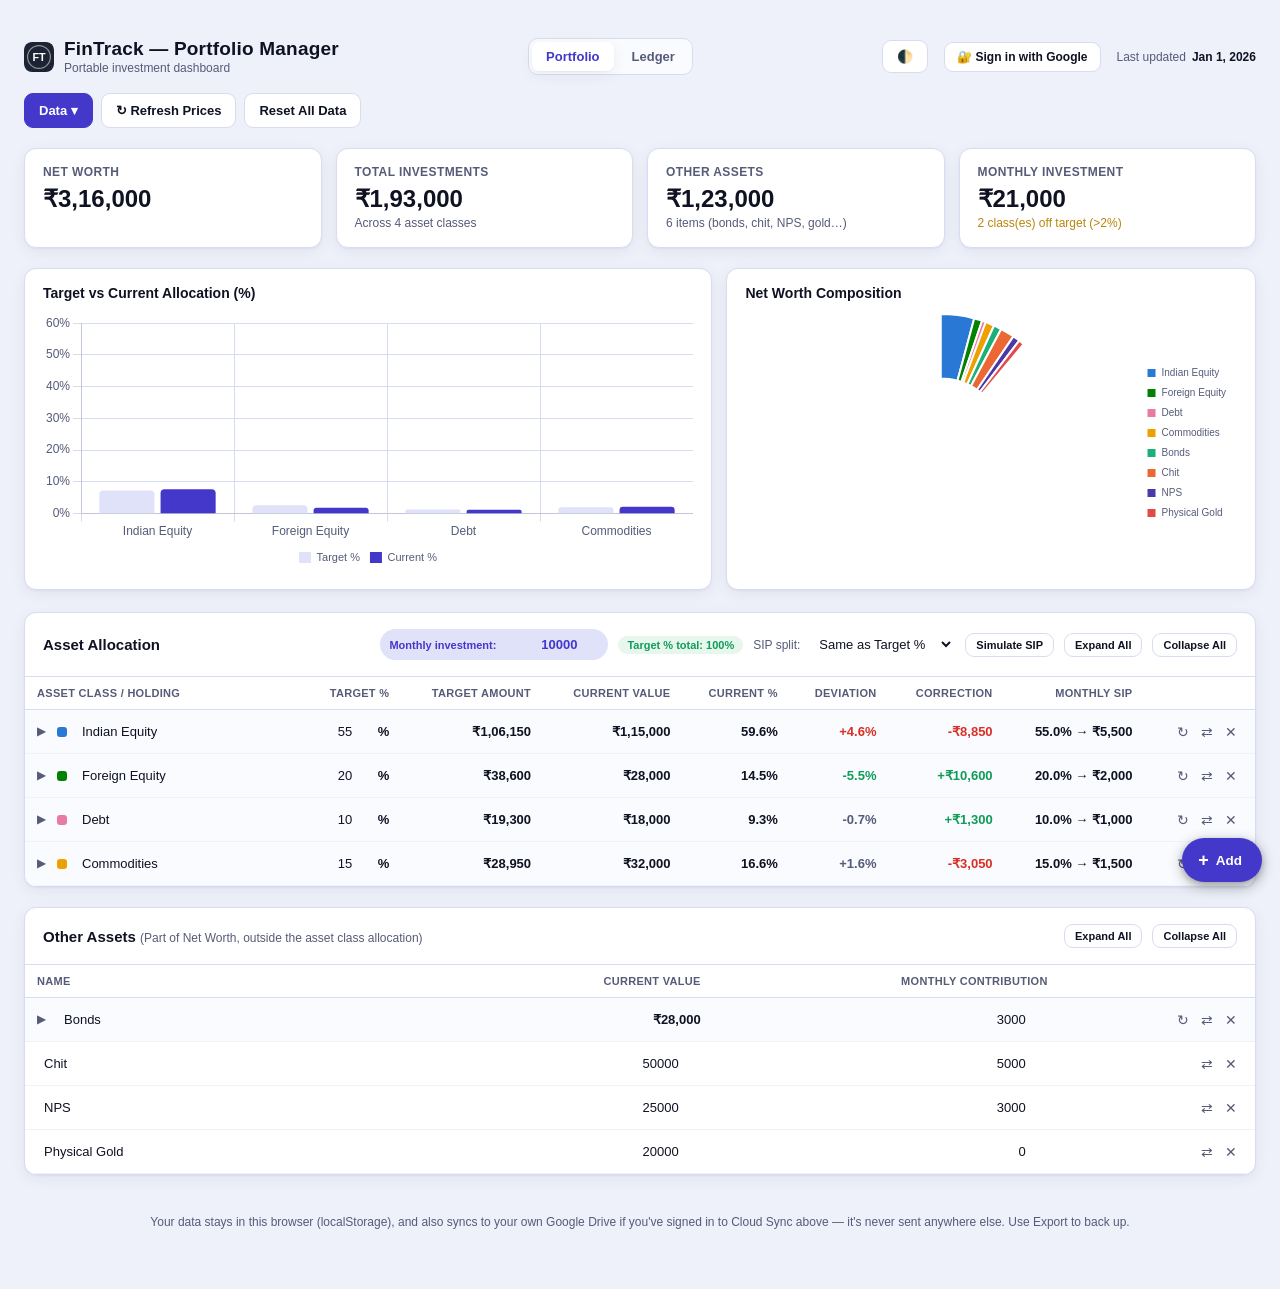
==== commit 248c6e08: "Add Simulate SIP to Asset Allocation, roll up Monthly Investment stat Adds a "Simulate SIP" control " ====
--- a/app/index.html
+++ b/app/index.html
@@ -52,6 +52,44 @@
   .pl-test-result.ok{color:var(--green);}
   .pl-test-result.err{color:var(--red);}
 
+  /* Page-specific: SIP simulation modal — scratch preview, no persistence until "Apply".
+     Split panel: per-class % inputs on the left, projected-value bars (with a target tick)
+     on the right, so editing a lever and reading its effect are side by side on desktop. */
+  .sim-modal{max-width:720px;max-height:85vh;display:flex;flex-direction:column;padding:0;}
+  .sim-scroll{overflow-y:auto;padding:22px 24px 4px;}
+  .sim-footer{padding:14px 24px calc(14px + env(safe-area-inset-bottom));border-top:1px solid var(--border);}
+  .sim-check{display:flex;align-items:center;gap:8px;font-size:12.5px;color:var(--text);cursor:pointer;margin-bottom:8px;}
+  .sim-check input{width:auto;flex-shrink:0;}
+  .sim-check .pl-hint{margin:0;}
+
+  .sim-split{display:grid;grid-template-columns:220px 1fr;gap:22px;margin-top:14px;}
+  .sim-inputs .class-input-row{margin-top:10px;}
+  .sim-inputs .class-input-top{display:flex;align-items:center;gap:8px;}
+  .sim-inputs .class-input-row .swatch{width:10px;height:10px;border-radius:3px;flex-shrink:0;}
+  .sim-inputs .class-input-row label{flex:1;font-size:12.5px;font-weight:600;color:var(--text);min-width:0;overflow:hidden;text-overflow:ellipsis;white-space:nowrap;}
+  .sim-inputs .class-input-row input{width:56px;flex-shrink:0;}
+  .sim-inputs .class-input-amt{margin-top:3px;padding-left:18px;font-size:11px;color:var(--muted);font-variant-numeric:tabular-nums;}
+
+  .sim-total-pill{display:flex;justify-content:space-between;align-items:baseline;background:var(--row-tint);border:1px solid var(--border);border-radius:9px;padding:11px 13px;margin-bottom:14px;}
+  .sim-total-pill .label{font-size:11px;color:var(--muted);font-weight:700;text-transform:uppercase;letter-spacing:.3px;}
+  .sim-total-pill strong{font-size:17px;font-weight:700;font-variant-numeric:tabular-nums;}
+
+  .sim-bar-row{margin-bottom:13px;}
+  .sim-bar-row:last-child{margin-bottom:0;}
+  .sim-bar-head{display:flex;justify-content:space-between;align-items:baseline;margin-bottom:5px;gap:8px;}
+  .sim-bar-head .name{display:flex;align-items:center;gap:6px;font-size:12.5px;font-weight:700;min-width:0;}
+  .sim-bar-head .name .swatch{width:9px;height:9px;border-radius:3px;flex-shrink:0;}
+  .sim-bar-head .name .txt{overflow:hidden;text-overflow:ellipsis;white-space:nowrap;}
+  .sim-bar-head .nums{font-size:11px;color:var(--muted);white-space:nowrap;font-variant-numeric:tabular-nums;}
+  .sim-bar-track{position:relative;height:14px;background:var(--row-tint);border-radius:5px;overflow:hidden;border:1px solid var(--border);}
+  .sim-bar-fill{position:absolute;top:0;left:0;bottom:0;border-radius:5px 0 0 5px;transition:width .15s;}
+  .sim-bar-target-tick{position:absolute;top:-2px;bottom:-2px;width:2px;background:var(--text);opacity:.55;}
+
+  /* Simulate SIP button: plain text label on desktop, icon-only on mobile (space is tight in
+     the section-head row there) — swapped via the mobile media query below, same pattern as
+     the FAB's label-hiding on small screens. */
+  #btnSimulateSip .sip-icon{display:none;font-size:14px;}
+
   /* ---------- Mobile helpers, hidden on desktop ---------- */
   #acCards{display:none;}
   #otherCards{display:none;}
@@ -113,6 +151,16 @@
     /* Add modal docks to the bottom as a sheet, same treatment as tracker.html's */
     #addBackdrop{align-items:flex-end;}
     #addBackdrop .modal{width:100%;max-width:none;border-radius:18px 18px 0 0;padding-bottom:26px;}
+    /* Simulate SIP: same bottom-sheet treatment, and the split panel collapses into one
+       column — amount, then per-class %, then the total and bars, all in a single scroll. */
+    #simSipBackdrop{align-items:flex-end;}
+    #simSipBackdrop .sim-modal{width:100%;max-width:none;max-height:88vh;border-radius:18px 18px 0 0;}
+    .sim-split{grid-template-columns:1fr;}
+    /* Icon-only on mobile — the section-head row is already crowded with the SIP-split
+       dropdown and Expand/Collapse All. */
+    #btnSimulateSip{padding:5px 9px;}
+    #btnSimulateSip .sip-icon{display:inline;}
+    #btnSimulateSip .sip-label{display:none;}
   }
 </style>
 </head>
@@ -191,6 +239,7 @@
             <option value="manual">Manual</option>
           </select>
         </label>
+        <button class="btn" id="btnSimulateSip" style="padding:5px 10px;font-size:11px;" title="Preview how this month's SIP would land across your asset classes"><span class="sip-icon" aria-hidden="true">≈</span><span class="sip-label">Simulate SIP</span></button>
         <button class="btn" style="padding:5px 10px;font-size:11px;" data-action="expand-all-classes">Expand All</button>
         <button class="btn" style="padding:5px 10px;font-size:11px;" data-action="collapse-all-classes">Collapse All</button>
       </div>
@@ -331,6 +380,47 @@
   </div>
 </div>
 
+<div class="modal-backdrop" id="simSipBackdrop">
+  <div class="modal sim-modal">
+    <div class="sim-scroll">
+      <h3>Simulate Monthly SIP</h3>
+      <p class="pl-hint" style="margin:4px 0 0;">Preview how this month's SIP would land across your asset classes. Edit the amount or the per-class split below — nothing is saved until you apply it.</p>
+
+      <div class="sim-split">
+        <div class="sim-inputs">
+          <div class="pl-row">
+            <label>Monthly SIP amount (₹)</label>
+            <input class="cell-input" type="number" id="simMonthlyAmount" min="0" step="1">
+          </div>
+          <div class="pl-row" style="margin-top:14px;">
+            <label style="display:flex;justify-content:space-between;align-items:center;">Per-class split <span class="badge" id="simPctBadge"></span></label>
+          </div>
+          <div id="simClassInputs"></div>
+        </div>
+        <div class="sim-results">
+          <div class="sim-total-pill">
+            <span class="label">Projected Total</span>
+            <strong id="simTotalValue"></strong>
+          </div>
+          <div id="simBarsList"></div>
+        </div>
+      </div>
+    </div>
+
+    <div class="sim-footer">
+      <label class="sim-check"><input type="checkbox" id="simApplyAmount" checked> Update monthly SIP amount <span class="pl-hint" id="simApplyAmountHint"></span></label>
+      <label class="sim-check"><input type="checkbox" id="simApplyPct" checked> Update SIP % split per class <span class="pl-hint">(sets SIP split to Manual)</span></label>
+      <div class="modal-actions" style="justify-content:space-between;margin-top:0;">
+        <button class="btn" id="simReset">Reset</button>
+        <div style="display:flex;gap:8px;">
+          <button class="btn" id="simClose">Close</button>
+          <button class="btn primary" id="simApply" style="color:#fff;">Apply to Portfolio</button>
+        </div>
+      </div>
+    </div>
+  </div>
+</div>
+
 <div class="modal-backdrop" id="addBackdrop">
   <div class="modal">
     <h3>Add to Portfolio</h3>
--- a/app/shared.css
+++ b/app/shared.css
@@ -2,6 +2,17 @@
    Linked by every page (index.html, tracker.html). Page-specific styles (e.g. index.html's
    CDSL-sync-modal rules) stay inline in that page instead of living here. */
 
+/* Chart categorical palette (8 slots, cycled for >8 series) — validated with the data-viz
+   skill's contrast/CVD checker against this file's own --card surfaces in both modes
+   (`validate_palette.py "<hexes>" --mode light --surface #ffffff` /
+   `--mode dark --surface #13141f`), not eyeballed. The old flat 10-hex array (shared, same
+   values in both themes) failed light mode hard: 4 of its colors sat under 3:1 contrast on a
+   white/lavender card, reading as washed-out slices in the Ledger's donut charts — the dark
+   version of the same array was fine, which is why the bug only showed up in light mode. Slot
+   order is the CVD-safety mechanism (derived by maximizing minimum adjacent ΔE) — don't reorder
+   without re-running the validator. Light still carries a WARN on 3 slots (magenta/yellow/aqua,
+   ~2.7-2.9:1) that's accepted per the skill's relief rule since every chart these feed already
+   ships a legend with the category name directly beside each swatch. */
 :root{
   color-scheme:light;
   --bg:#eef0fa; --card:#ffffff; --border:#d8dcf0; --text:#0f1222; --muted:#565b78;
@@ -9,6 +20,9 @@
   --chart-target:#e0e2fa;
   --green:#0f9d58; --green-bg:#e8f7ee; --red:#d93025; --red-bg:#fdecea;
   --amber:#b8860b; --amber-bg:#fdf6e3; --blue:#0ea5e9; --blue-bg:#e5f6fd;
+  --accent:#fab219;
+  --chart-1:#2a78d6; --chart-2:#008300; --chart-3:#e87ba4; --chart-4:#eda100;
+  --chart-5:#1baf7a; --chart-6:#eb6834; --chart-7:#4a3aa7; --chart-8:#e34948;
   --row-line:#f0f2f8; --row-tint:#fafbfe;
   --shadow:0 1px 2px rgba(20,20,43,.04), 0 4px 16px rgba(20,20,43,.06);
   --radius:12px;
@@ -21,6 +35,9 @@
     --chart-target:#4a4488;
     --green:#3ddc84; --green-bg:#14301f; --red:#ff6b6b; --red-bg:#3a1f22;
     --amber:#f0c419; --amber-bg:#3a2f12; --blue:#38bdf8; --blue-bg:#132a38;
+    --accent:#f0c419;
+    --chart-1:#3987e5; --chart-2:#008300; --chart-3:#d55181; --chart-4:#c98500;
+    --chart-5:#199e70; --chart-6:#d95926; --chart-7:#9085e9; --chart-8:#e66767;
     --row-line:#1f2233; --row-tint:#181a28;
     --shadow:0 1px 2px rgba(0,0,0,.5), 0 4px 16px rgba(0,0,0,.35);
   }
@@ -32,6 +49,9 @@
   --chart-target:#4a4488;
   --green:#3ddc84; --green-bg:#14301f; --red:#ff6b6b; --red-bg:#3a1f22;
   --amber:#f0c419; --amber-bg:#3a2f12; --blue:#38bdf8; --blue-bg:#132a38;
+  --accent:#f0c419;
+  --chart-1:#3987e5; --chart-2:#008300; --chart-3:#d55181; --chart-4:#c98500;
+  --chart-5:#199e70; --chart-6:#d95926; --chart-7:#9085e9; --chart-8:#e66767;
   --row-line:#1f2233; --row-tint:#181a28;
   --shadow:0 1px 2px rgba(0,0,0,.5), 0 4px 16px rgba(0,0,0,.35);
 }
@@ -42,6 +62,9 @@
   --chart-target:#e0e2fa;
   --green:#0f9d58; --green-bg:#e8f7ee; --red:#d93025; --red-bg:#fdecea;
   --amber:#b8860b; --amber-bg:#fdf6e3; --blue:#0ea5e9; --blue-bg:#e5f6fd;
+  --accent:#fab219;
+  --chart-1:#2a78d6; --chart-2:#008300; --chart-3:#e87ba4; --chart-4:#eda100;
+  --chart-5:#1baf7a; --chart-6:#eb6834; --chart-7:#4a3aa7; --chart-8:#e34948;
   --row-line:#f0f2f8; --row-tint:#fafbfe;
   --shadow:0 1px 2px rgba(20,20,43,.04), 0 4px 16px rgba(20,20,43,.06);
 }
@@ -80,10 +103,14 @@
 .btn.danger:hover{border-color:var(--red);color:var(--red);}
 /* Bright, distinct accent for a single button that should stand out from the rest of the
    toolbar (e.g. Overview) — deliberately not reusing .primary's indigo, which already means
-   "the main action" elsewhere (Import). Dark text throughout since --amber swings from a deep
-   gold in light mode to a near-yellow in dark mode — white text would fail contrast on the latter. */
-.btn.accent{background:var(--amber);border-color:var(--amber);color:#1c2333;}
-.btn.accent:hover{background:var(--amber);border-color:var(--amber);color:#1c2333;opacity:.85;}
+   "the main action" elsewhere (Import). Its own --accent token, not --amber: --amber also
+   colors small warning TEXT (badges, hints) on a light background, so it has to stay muted
+   enough to read as text (~3:1 max) — a button FILL wants the opposite, a saturated color
+   that pops behind dark text, so light mode needs a genuinely different value here (dark
+   mode's amber was already vivid enough to double as both). Dark text throughout since both
+   accent values are light/warm — white text would fail contrast on either. */
+.btn.accent{background:var(--accent);border-color:var(--accent);color:#1c2333;}
+.btn.accent:hover{background:var(--accent);border-color:var(--accent);color:#1c2333;opacity:.85;}
 .btn:disabled{opacity:.5;cursor:not-allowed;}
 input[type=file]{display:none;}
 
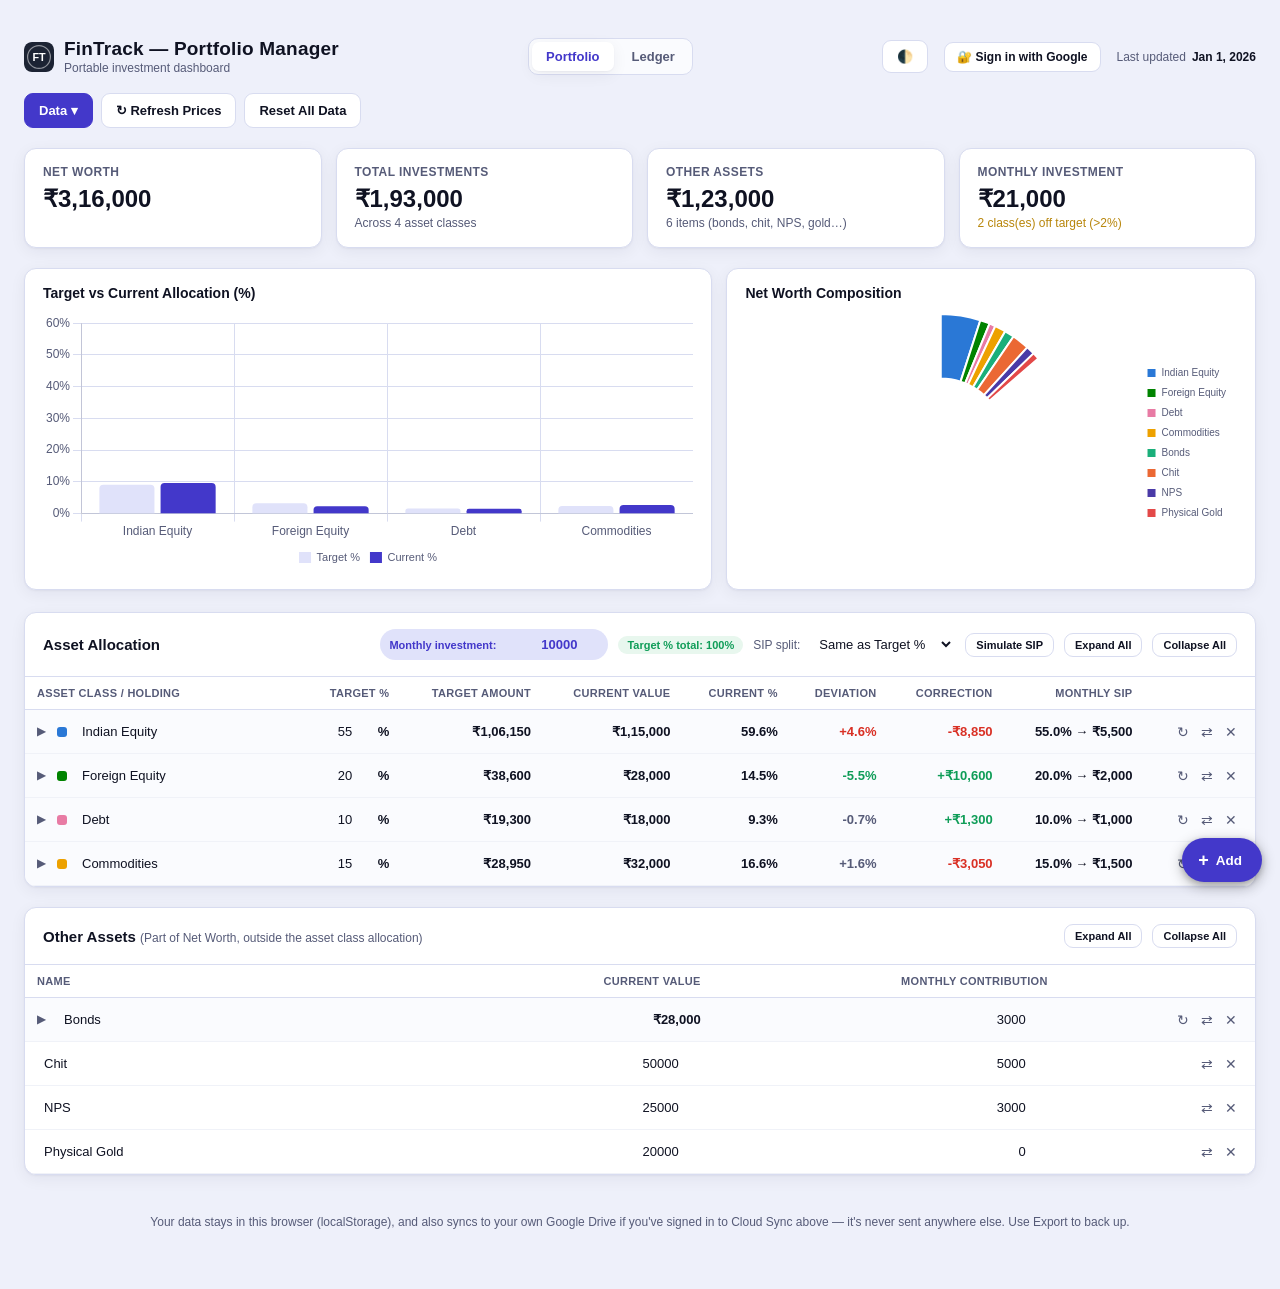
==== commit eda93c4d: "Fix mobile Other Assets cards silently dropping Monthly Contribution Simple Other Assets items (no s" ====
--- a/app/index.html
+++ b/app/index.html
@@ -113,10 +113,13 @@
   .hrow-m .hrow-bottom .amount{flex:1;min-width:0;}
   .hrow-m .hrow-bottom .sipwrap{display:flex;align-items:center;gap:3px;font-size:11px;color:var(--muted);white-space:nowrap;}
   .hrow-m .hrow-bottom .small{width:48px;}
-  .oa-simple-card{display:flex;align-items:center;gap:8px;padding:10px 14px;border-bottom:1px solid var(--row-line);}
+  .oa-simple-card{padding:10px 14px;border-bottom:1px solid var(--row-line);}
   .oa-simple-card:last-child{border-bottom:none;}
-  .oa-simple-card .name-input{flex:1 1 100px;min-width:0;font-weight:600;}
-  .oa-simple-card .amount{width:84px;}
+  .oa-simple-top{display:flex;align-items:center;gap:8px;}
+  .oa-simple-top .name-input{flex:1;min-width:0;font-weight:600;}
+  .oa-simple-bottom{display:flex;gap:16px;margin-top:6px;padding-left:1px;}
+  .oa-simple-field{display:flex;align-items:center;gap:6px;font-size:11px;color:var(--muted);}
+  .oa-simple-field .amount{width:74px;}
 
   /* ---------- Persistent "+ Add" button — labeled pill on desktop, plain circular FAB on
      mobile (icon-only, thumb-reachable bottom-right). Same element/handler both layouts; the
